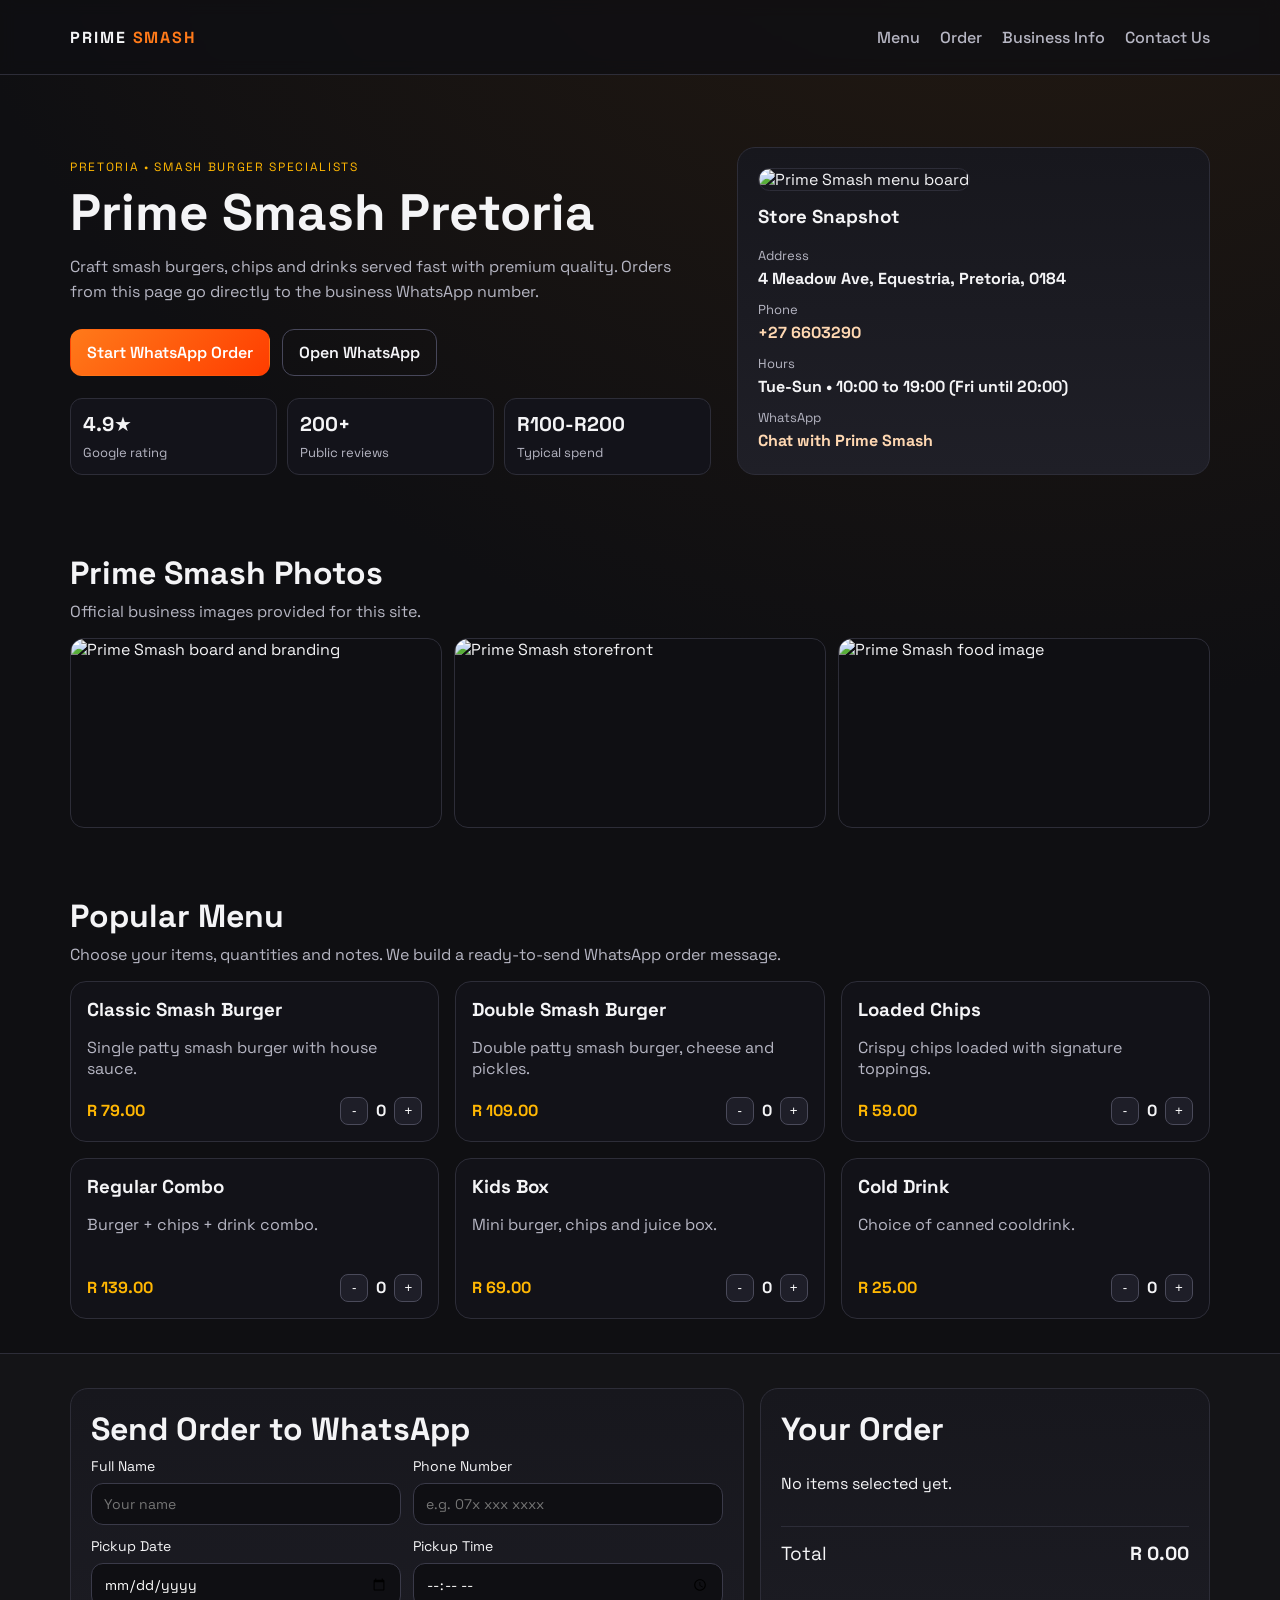
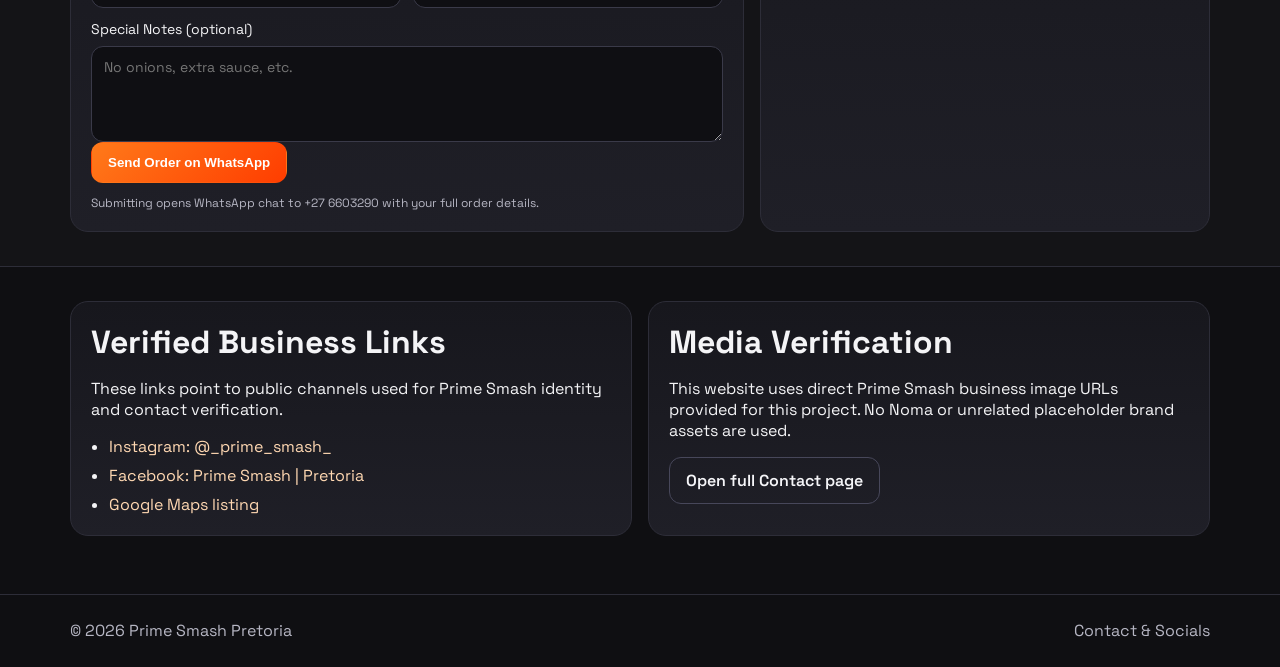
==== primesmashsa.html @ 7c8cd1be "Build Prime Smash site with live WhatsApp ordering" ====
<!doctype html>
<html lang="en">
<head>
  <meta charset="UTF-8" />
  <meta name="viewport" content="width=device-width, initial-scale=1.0" />
  <title>Prime Smash Pretoria | Official Orders</title>
  <meta name="description" content="Prime Smash Pretoria official ordering site with direct WhatsApp ordering, contact details, social links and store information." />
  <link rel="preconnect" href="https://fonts.googleapis.com">
  <link rel="preconnect" href="https://fonts.gstatic.com" crossorigin>
  <link href="https://fonts.googleapis.com/css2?family=Space+Grotesk:wght@400;500;600;700&display=swap" rel="stylesheet">
  <link rel="stylesheet" href="primesmashsa.css" />
</head>
<body>
  <header class="topbar">
    <div class="wrap nav">
      <a class="brand" href="primesmashsa.html">PRIME <span>SMASH</span></a>
      <nav>
        <a href="#menu">Menu</a>
        <a href="#order">Order</a>
        <a href="#info">Business Info</a>
        <a href="contact.html">Contact Us</a>
      </nav>
    </div>
  </header>

  <main>
    <section class="hero">
      <div class="wrap hero-grid">
        <div>
          <p class="kicker">Pretoria • Smash Burger Specialists</p>
          <h1>Prime Smash Pretoria</h1>
          <p class="lead">Craft smash burgers, chips and drinks served fast with premium quality. Orders from this page go directly to the business WhatsApp number.</p>
          <div class="hero-actions">
            <a class="btn btn-solid" href="#order">Start WhatsApp Order</a>
            <a class="btn btn-outline" target="_blank" rel="noreferrer" href="https://wa.me/276603290">Open WhatsApp</a>
          </div>
          <div class="stats">
            <div><strong>4.9★</strong><span>Google rating</span></div>
            <div><strong>200+</strong><span>Public reviews</span></div>
            <div><strong>R100-R200</strong><span>Typical spend</span></div>
          </div>
        </div>
        <aside class="panel">
          <img class="hero-photo" src="https://lh3.googleusercontent.com/gps-cs-s/AHVAweordoS6cmr9d4iJRg7-zD59Sdu6bVfRRJYwfZmc3zTMt1qlimB8dMKHs5xX7JYT-h6H-yBJT--nx4wyAIsbkYlP2AqHtU3SIE69muVpLoBlV7VqYRTIcZKV3kWlQZspUvdqhblKaEwmni4=w289-h312-n-k-no" alt="Prime Smash menu board" />
          <h3>Store Snapshot</h3>
          <ul>
            <li><span>Address</span><strong>4 Meadow Ave, Equestria, Pretoria, 0184</strong></li>
            <li><span>Phone</span><strong><a href="tel:+276603290">+27 6603290</a></strong></li>
            <li><span>Hours</span><strong>Tue-Sun • 10:00 to 19:00 (Fri until 20:00)</strong></li>
            <li><span>WhatsApp</span><strong><a target="_blank" rel="noreferrer" href="https://wa.me/276603290">Chat with Prime Smash</a></strong></li>
          </ul>
        </aside>
      </div>
    </section>

    <section class="section">
      <div class="wrap">
        <h2>Prime Smash Photos</h2>
        <p class="sub">Official business images provided for this site.</p>
        <div class="photo-grid">
          <img src="https://lh3.googleusercontent.com/gps-cs-s/AHVAweordoS6cmr9d4iJRg7-zD59Sdu6bVfRRJYwfZmc3zTMt1qlimB8dMKHs5xX7JYT-h6H-yBJT--nx4wyAIsbkYlP2AqHtU3SIE69muVpLoBlV7VqYRTIcZKV3kWlQZspUvdqhblKaEwmni4=w289-h312-n-k-no" alt="Prime Smash board and branding" />
          <img src="https://lh3.googleusercontent.com/p/AF1QipN_wm7dgH0pNoqXxp_5NvKeJoDVtQg2Zii4C3JK=w289-h156-n-k-no" alt="Prime Smash storefront" />
          <img src="https://lh3.googleusercontent.com/gps-cs-s/AHVAweodOzNGp4CZi__J-mhLKAlKRsggVa3GzVfIcBvIbOsVCsUUngiN6JBX_RWw2UAfUw7DqPLvMJzqzK_SDEZh0kmlYdYyCWnsUfm4bHpRNWCEuKhQkYv5d4DD6Kl6OryeC1VPqn_c82F94gU=w145-h156-n-k-no" alt="Prime Smash food image" />
        </div>
      </div>
    </section>

    <section id="menu" class="section">
      <div class="wrap">
        <h2>Popular Menu</h2>
        <p class="sub">Choose your items, quantities and notes. We build a ready-to-send WhatsApp order message.</p>
        <div class="menu-grid" id="menuGrid"></div>
      </div>
    </section>

    <section id="order" class="section alt">
      <div class="wrap order-layout">
        <form id="orderForm" class="card">
          <h2>Send Order to WhatsApp</h2>
          <div class="form-grid">
            <label>Full Name
              <input required name="name" placeholder="Your name" />
            </label>
            <label>Phone Number
              <input required name="phone" placeholder="e.g. 07x xxx xxxx" />
            </label>
            <label>Pickup Date
              <input required type="date" name="date" />
            </label>
            <label>Pickup Time
              <input required type="time" name="time" />
            </label>
            <label class="full">Special Notes (optional)
              <textarea name="notes" placeholder="No onions, extra sauce, etc."></textarea>
            </label>
          </div>
          <button class="btn btn-solid" type="submit">Send Order on WhatsApp</button>
          <p class="tiny">Submitting opens WhatsApp chat to +27 6603290 with your full order details.</p>
        </form>

        <aside class="card" id="orderSummary">
          <h2>Your Order</h2>
          <div id="summaryItems" class="summary-items"></div>
          <div class="summary-total">
            <span>Total</span>
            <strong id="summaryTotal">R 0.00</strong>
          </div>
        </aside>
      </div>
    </section>

    <section id="info" class="section">
      <div class="wrap two-col">
        <article class="card">
          <h2>Verified Business Links</h2>
          <p>These links point to public channels used for Prime Smash identity and contact verification.</p>
          <ul class="verified-list">
            <li><a target="_blank" rel="noreferrer" href="https://www.instagram.com/_prime_smash_/">Instagram: @_prime_smash_</a></li>
            <li><a target="_blank" rel="noreferrer" href="https://web.facebook.com/PrimeSmashPretoria">Facebook: Prime Smash | Pretoria</a></li>
            <li><a target="_blank" rel="noreferrer" href="https://www.google.com/maps/search/?api=1&query=Prime+Smash+4+Meadow+Ave+Equestria+Pretoria">Google Maps listing</a></li>
          </ul>
        </article>
        <article class="card">
          <h2>Media Verification</h2>
          <p>This website uses direct Prime Smash business image URLs provided for this project. No Noma or unrelated placeholder brand assets are used.</p>
          <a class="btn btn-outline" href="contact.html">Open full Contact page</a>
        </article>
      </div>
    </section>
  </main>

  <footer>
    <div class="wrap footer-row">
      <p>© <span id="year"></span> Prime Smash Pretoria</p>
      <a href="contact.html">Contact & Socials</a>
    </div>
  </footer>

  <script src="primesmashsa.js"></script>
</body>
</html>
---- primesmashsa.css ----
:root {
  --bg: #0f0f12;
  --panel: #17171d;
  --panel-2: #1f1f27;
  --text: #f4f4f6;
  --muted: #b6b6c3;
  --accent: #ff7a1a;
  --accent-2: #ffb703;
  --line: #2d2d38;
}

* { box-sizing: border-box; }
html, body { margin: 0; padding: 0; }
body {
  font-family: 'Space Grotesk', system-ui, sans-serif;
  background: radial-gradient(circle at 80% -20%, #2a1d11 0%, var(--bg) 40%);
  color: var(--text);
}

a { color: inherit; text-decoration: none; }

.wrap {
  width: min(1140px, 92vw);
  margin: 0 auto;
}

.topbar {
  position: sticky;
  top: 0;
  z-index: 20;
  border-bottom: 1px solid var(--line);
  backdrop-filter: blur(8px);
  background: rgba(15, 15, 18, 0.78);
}

.nav {
  display: flex;
  align-items: center;
  justify-content: space-between;
  min-height: 74px;
}

.brand {
  font-weight: 700;
  letter-spacing: 0.12em;
}

.brand span { color: var(--accent); }

nav {
  display: flex;
  gap: 20px;
  align-items: center;
}

nav a {
  color: var(--muted);
  font-weight: 500;
}

nav a:hover,
nav a.active { color: var(--text); }

.hero { padding: 72px 0 44px; }

.hero-grid {
  display: grid;
  gap: 26px;
  grid-template-columns: 1.15fr 0.85fr;
}

.kicker {
  color: var(--accent-2);
  text-transform: uppercase;
  letter-spacing: 0.14em;
  font-size: 12px;
}

h1 {
  margin: 8px 0 12px;
  font-size: clamp(30px, 4vw, 52px);
  line-height: 1.02;
}

.lead {
  color: var(--muted);
  max-width: 62ch;
  line-height: 1.55;
}

.hero-actions {
  margin-top: 24px;
  display: flex;
  gap: 12px;
  flex-wrap: wrap;
}

.btn {
  border: 1px solid transparent;
  border-radius: 12px;
  padding: 12px 16px;
  font-weight: 600;
  display: inline-flex;
  align-items: center;
  justify-content: center;
  cursor: pointer;
}

.btn-solid {
  background: linear-gradient(135deg, var(--accent), #ff3d00);
  color: #fff;
}

.btn-outline {
  border-color: #47475a;
  color: #f5f5f8;
}

.stats {
  margin-top: 22px;
  display: grid;
  grid-template-columns: repeat(3, minmax(0, 1fr));
  gap: 10px;
}

.stats div {
  border: 1px solid var(--line);
  border-radius: 12px;
  padding: 12px;
  background: #13131a;
}

.stats strong {
  display: block;
  font-size: 20px;
  margin-bottom: 4px;
}

.stats span { color: var(--muted); font-size: 13px; }

.panel,
.card {
  background: linear-gradient(180deg, var(--panel) 0%, var(--panel-2) 100%);
  border: 1px solid var(--line);
  border-radius: 18px;
  padding: 20px;
}

.panel h3,
.card h2,
.card h1 { margin-top: 0; }

.panel ul {
  list-style: none;
  margin: 0;
  padding: 0;
  display: grid;
  gap: 12px;
}

.panel li span {
  display: block;
  color: var(--muted);
  font-size: 13px;
  margin-bottom: 4px;
}

.panel a { color: #ffd8b2; }

.hero-photo {
  width: 100%;
  max-height: 240px;
  object-fit: cover;
  border-radius: 12px;
  border: 1px solid var(--line);
  margin-bottom: 14px;
}

.photo-grid {
  display: grid;
  gap: 12px;
  grid-template-columns: repeat(3, minmax(0, 1fr));
}

.photo-grid img {
  width: 100%;
  height: 190px;
  object-fit: cover;
  border-radius: 14px;
  border: 1px solid var(--line);
  background: #0f0f13;
}

.photo-grid.compact {
  grid-template-columns: repeat(2, minmax(0, 1fr));
  margin: 14px 0 8px;
}

.photo-grid.compact img {
  height: 120px;
}

.section { padding: 34px 0; }
.section.alt { background: rgba(255, 255, 255, 0.02); border-top: 1px solid var(--line); border-bottom: 1px solid var(--line); }

h2 { margin: 0 0 8px; font-size: 32px; }
.sub { color: var(--muted); margin-top: 0; }

.menu-grid {
  display: grid;
  gap: 16px;
  grid-template-columns: repeat(3, minmax(0, 1fr));
}

.menu-item {
  border: 1px solid var(--line);
  border-radius: 16px;
  padding: 16px;
  background: #121218;
}

.menu-item h3 { margin: 0 0 6px; }
.menu-item p { color: var(--muted); min-height: 44px; }

.price-row {
  display: flex;
  align-items: center;
  justify-content: space-between;
  margin-top: 10px;
}

.price { font-weight: 700; color: var(--accent-2); }

.qty {
  display: flex;
  gap: 8px;
  align-items: center;
}

.qty button {
  width: 28px;
  height: 28px;
  border: 1px solid #4a4a5a;
  border-radius: 8px;
  background: #1e1e28;
  color: #fff;
  cursor: pointer;
}

.order-layout {
  display: grid;
  grid-template-columns: 1.2fr 0.8fr;
  gap: 16px;
}

.form-grid {
  display: grid;
  gap: 12px;
  grid-template-columns: repeat(2, minmax(0, 1fr));
}

label {
  display: grid;
  gap: 8px;
  font-size: 14px;
}

label.full { grid-column: 1 / -1; }

input, textarea {
  width: 100%;
  background: #0f0f13;
  border: 1px solid #3a3a49;
  border-radius: 12px;
  color: #fff;
  padding: 11px 12px;
  font: inherit;
}

textarea { min-height: 96px; resize: vertical; }

.tiny { color: var(--muted); font-size: 12px; margin-bottom: 0; }

.summary-items {
  display: grid;
  gap: 10px;
  margin-bottom: 16px;
}

.summary-line {
  display: flex;
  justify-content: space-between;
  gap: 8px;
  border-bottom: 1px dashed #3e3e4d;
  padding-bottom: 8px;
}

.summary-total {
  display: flex;
  justify-content: space-between;
  align-items: center;
  font-size: 19px;
  border-top: 1px solid var(--line);
  padding-top: 14px;
}

.two-col {
  display: grid;
  grid-template-columns: 1fr 1fr;
  gap: 16px;
}

.verified-list {
  margin: 0;
  padding-left: 18px;
  display: grid;
  gap: 8px;
}

.verified-list a { color: #ffd8b2; }

.contact-grid {
  display: grid;
  gap: 16px;
  grid-template-columns: 1.2fr 0.8fr;
}

.contact-rows {
  display: grid;
  gap: 10px;
  margin-top: 14px;
}

.row {
  border: 1px solid var(--line);
  border-radius: 12px;
  padding: 10px 12px;
  display: flex;
  justify-content: space-between;
  align-items: center;
  gap: 10px;
}

.row span { color: var(--muted); }

footer {
  border-top: 1px solid var(--line);
  margin-top: 24px;
}

.footer-row {
  min-height: 72px;
  display: flex;
  justify-content: space-between;
  align-items: center;
  color: var(--muted);
}

@media (max-width: 980px) {
  .hero-grid,
  .order-layout,
  .two-col,
  .contact-grid,
  .menu-grid,
  .photo-grid { grid-template-columns: 1fr; }

  nav { gap: 12px; }
  h2 { font-size: 26px; }
}

@media (max-width: 620px) {
  .form-grid { grid-template-columns: 1fr; }
  .stats { grid-template-columns: 1fr; }
}
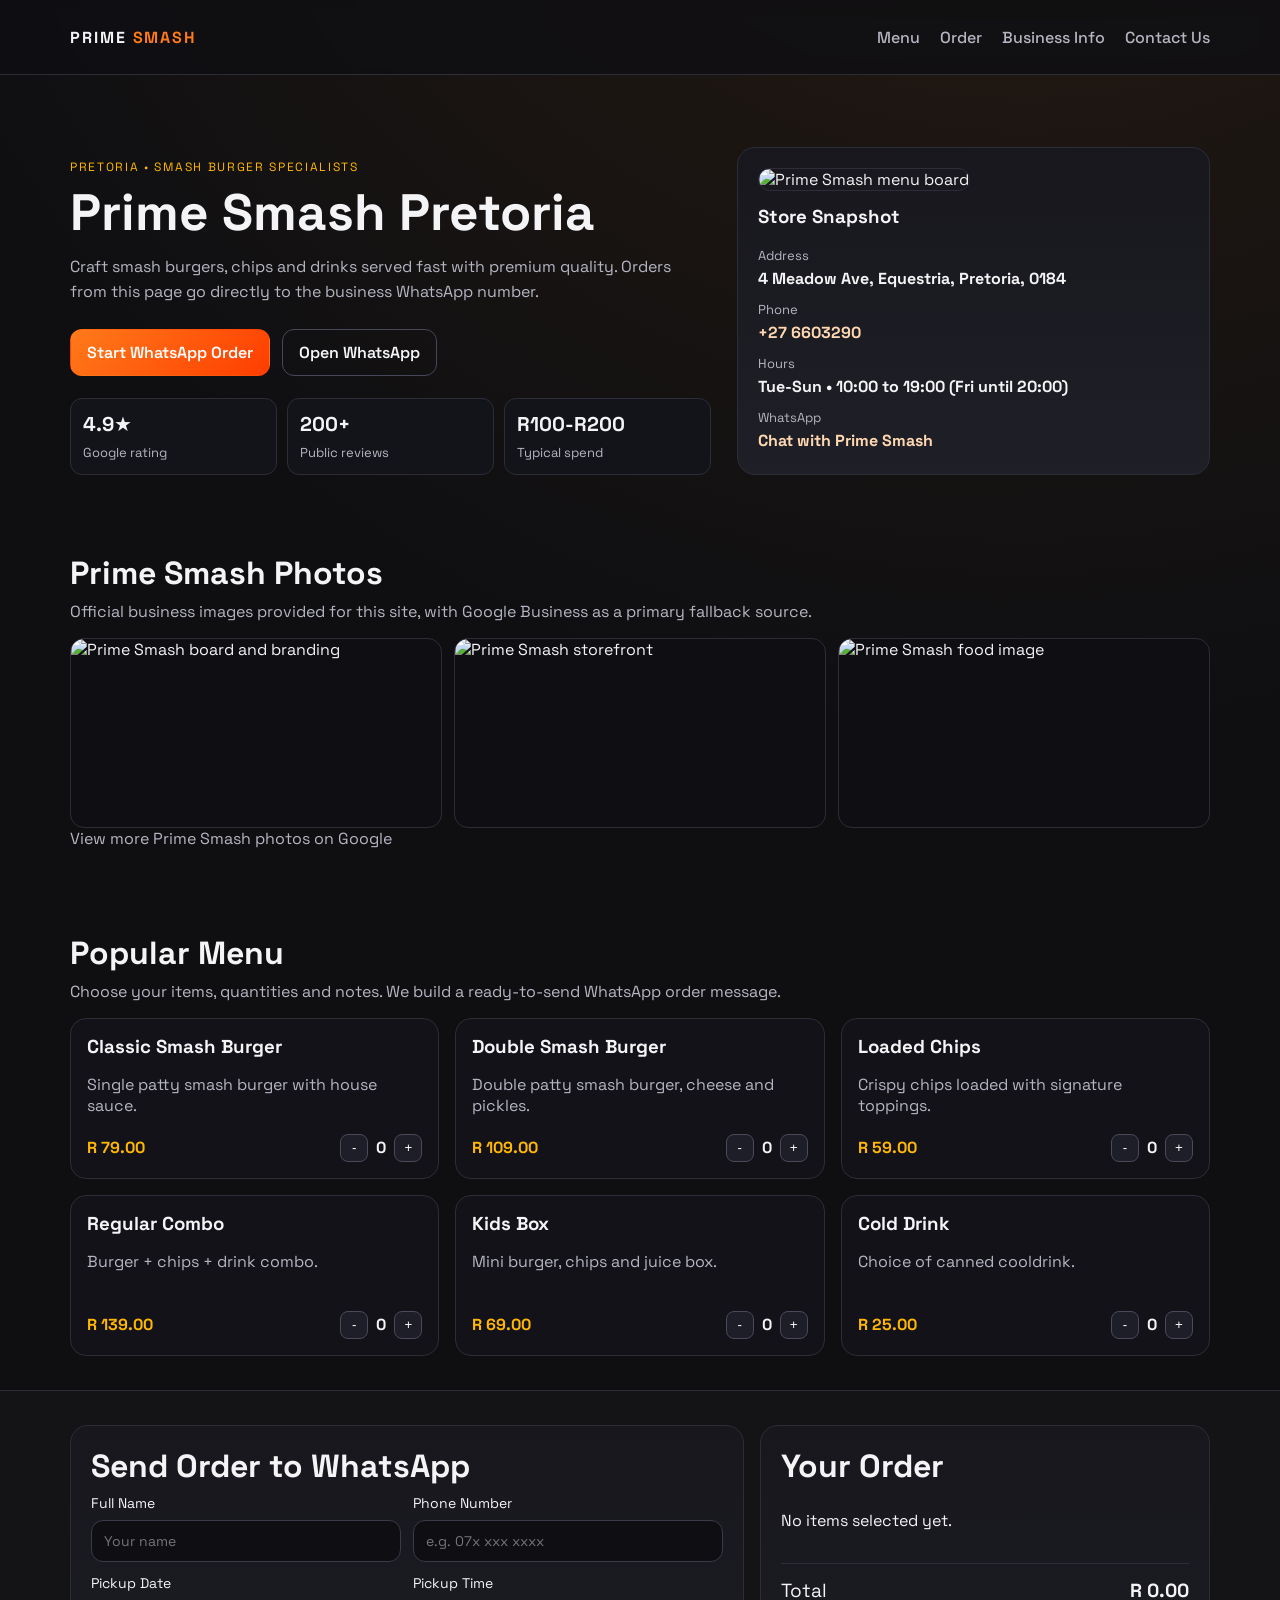
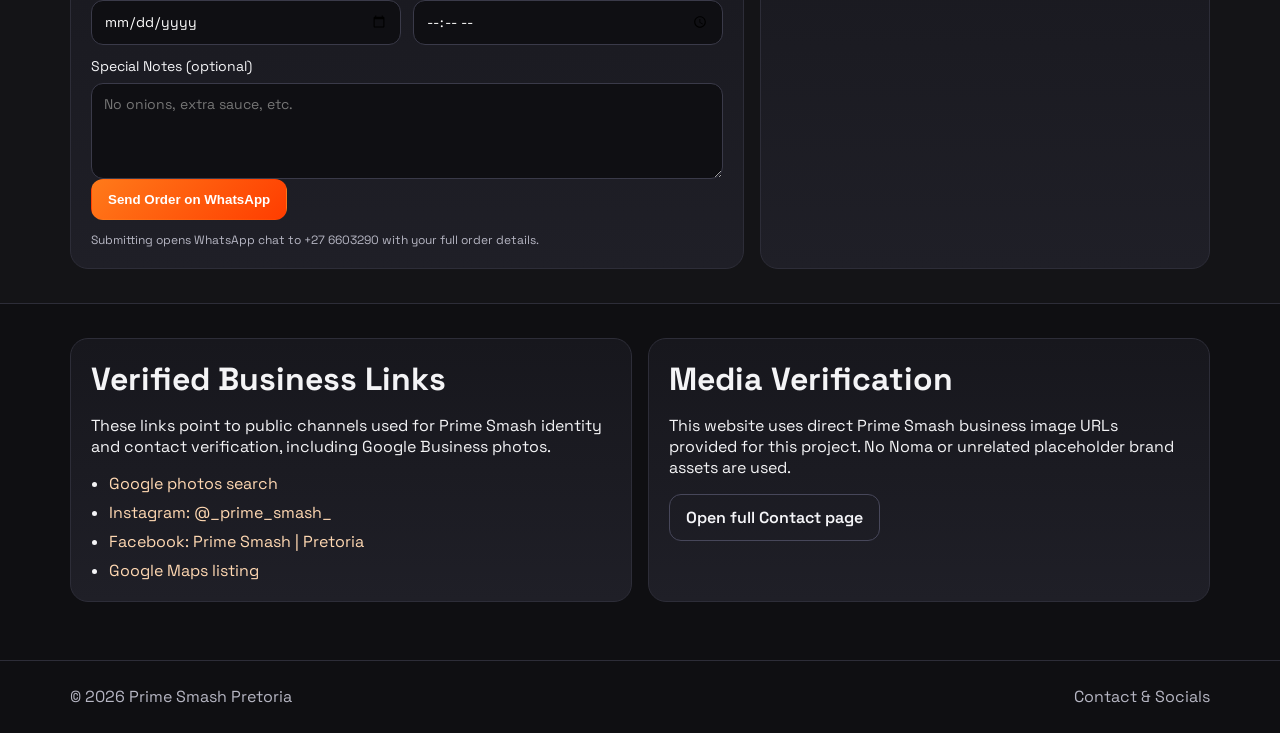
==== commit 13ca034d: "Add Google Business photos fallback links" ====
--- a/primesmashsa.html
+++ b/primesmashsa.html
@@ -56,12 +56,13 @@
     <section class="section">
       <div class="wrap">
         <h2>Prime Smash Photos</h2>
-        <p class="sub">Official business images provided for this site.</p>
+        <p class="sub">Official business images provided for this site, with Google Business as a primary fallback source.</p>
         <div class="photo-grid">
           <img src="https://lh3.googleusercontent.com/gps-cs-s/AHVAweordoS6cmr9d4iJRg7-zD59Sdu6bVfRRJYwfZmc3zTMt1qlimB8dMKHs5xX7JYT-h6H-yBJT--nx4wyAIsbkYlP2AqHtU3SIE69muVpLoBlV7VqYRTIcZKV3kWlQZspUvdqhblKaEwmni4=w289-h312-n-k-no" alt="Prime Smash board and branding" />
           <img src="https://lh3.googleusercontent.com/p/AF1QipN_wm7dgH0pNoqXxp_5NvKeJoDVtQg2Zii4C3JK=w289-h156-n-k-no" alt="Prime Smash storefront" />
           <img src="https://lh3.googleusercontent.com/gps-cs-s/AHVAweodOzNGp4CZi__J-mhLKAlKRsggVa3GzVfIcBvIbOsVCsUUngiN6JBX_RWw2UAfUw7DqPLvMJzqzK_SDEZh0kmlYdYyCWnsUfm4bHpRNWCEuKhQkYv5d4DD6Kl6OryeC1VPqn_c82F94gU=w145-h156-n-k-no" alt="Prime Smash food image" />
         </div>
+        <p class="sub"><a target="_blank" rel="noreferrer" href="https://www.google.com/search?tbm=isch&q=Prime+Smash+Pretoria">View more Prime Smash photos on Google</a></p>
       </div>
     </section>
 
@@ -113,8 +114,9 @@
       <div class="wrap two-col">
         <article class="card">
           <h2>Verified Business Links</h2>
-          <p>These links point to public channels used for Prime Smash identity and contact verification.</p>
+          <p>These links point to public channels used for Prime Smash identity and contact verification, including Google Business photos.</p>
           <ul class="verified-list">
+            <li><a target="_blank" rel="noreferrer" href="https://www.google.com/search?tbm=isch&q=Prime+Smash+Pretoria">Google photos search</a></li>
             <li><a target="_blank" rel="noreferrer" href="https://www.instagram.com/_prime_smash_/">Instagram: @_prime_smash_</a></li>
             <li><a target="_blank" rel="noreferrer" href="https://web.facebook.com/PrimeSmashPretoria">Facebook: Prime Smash | Pretoria</a></li>
             <li><a target="_blank" rel="noreferrer" href="https://www.google.com/maps/search/?api=1&query=Prime+Smash+4+Meadow+Ave+Equestria+Pretoria">Google Maps listing</a></li>
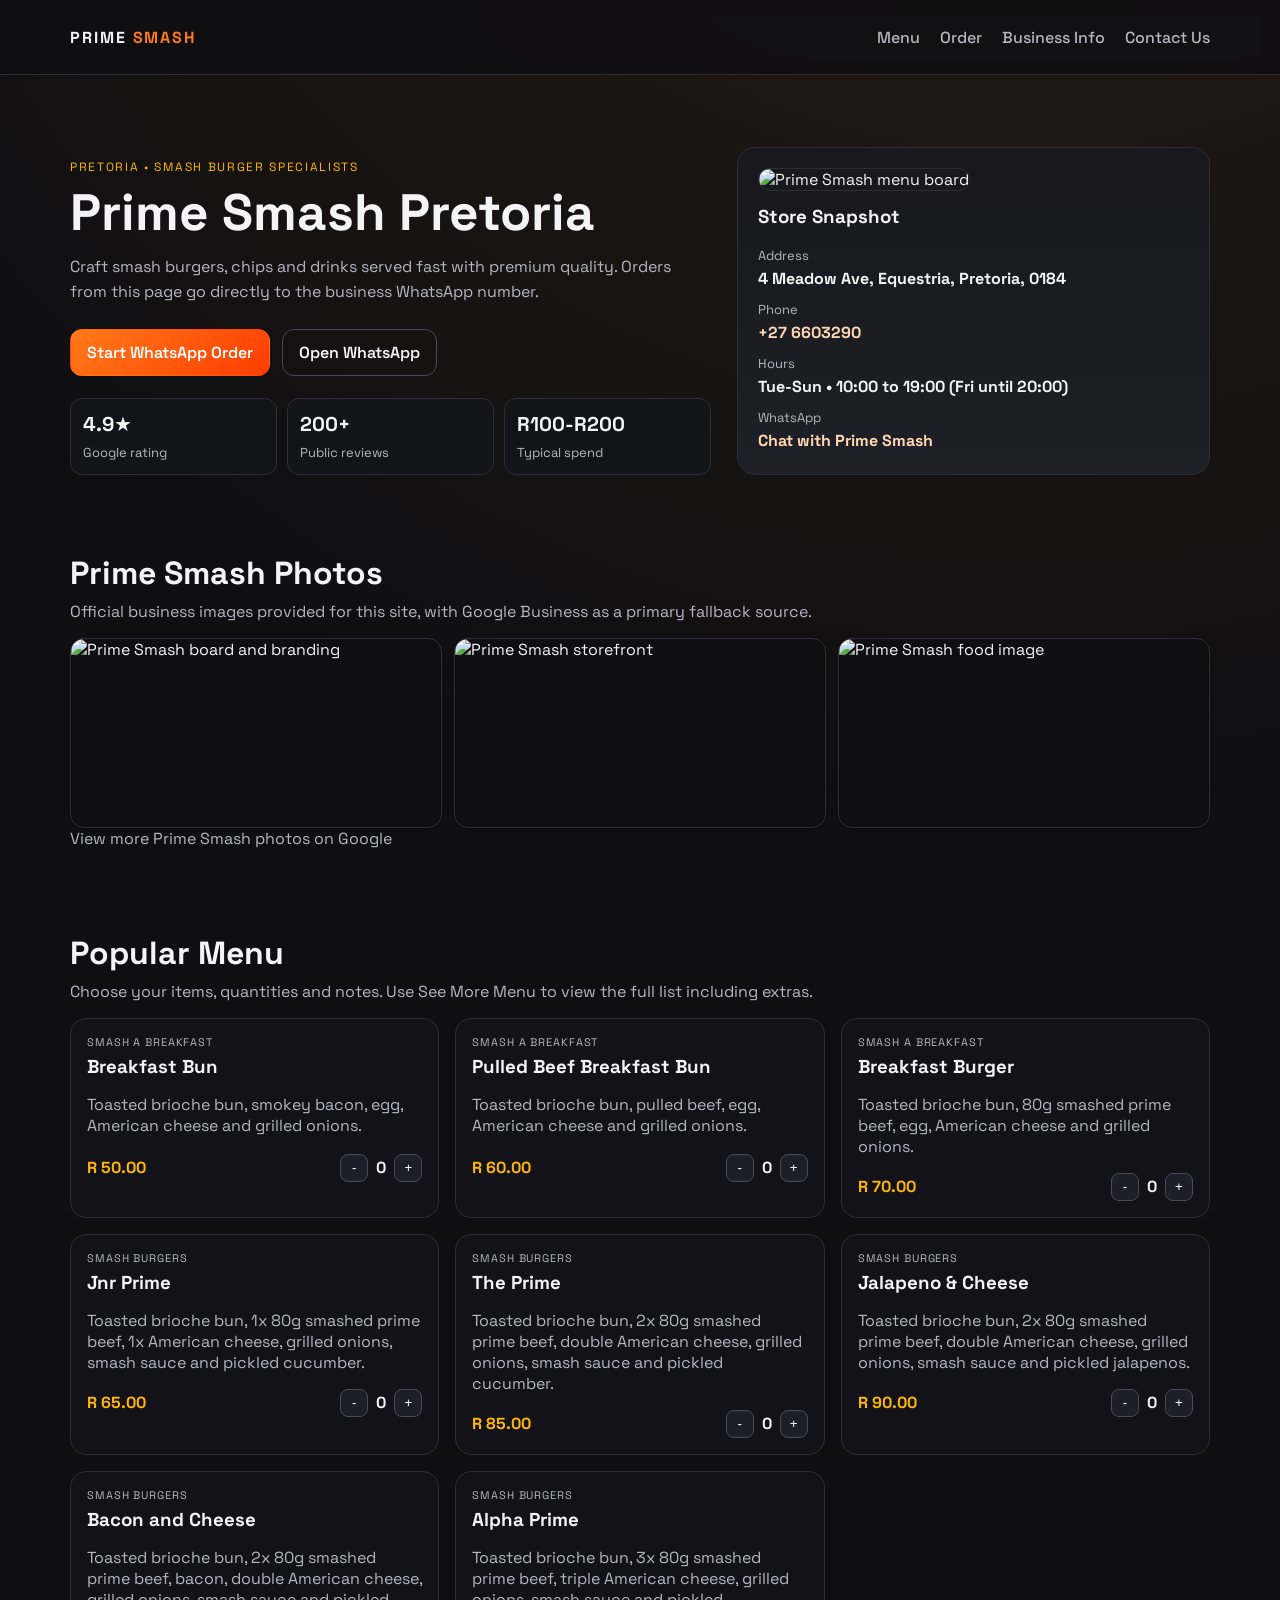
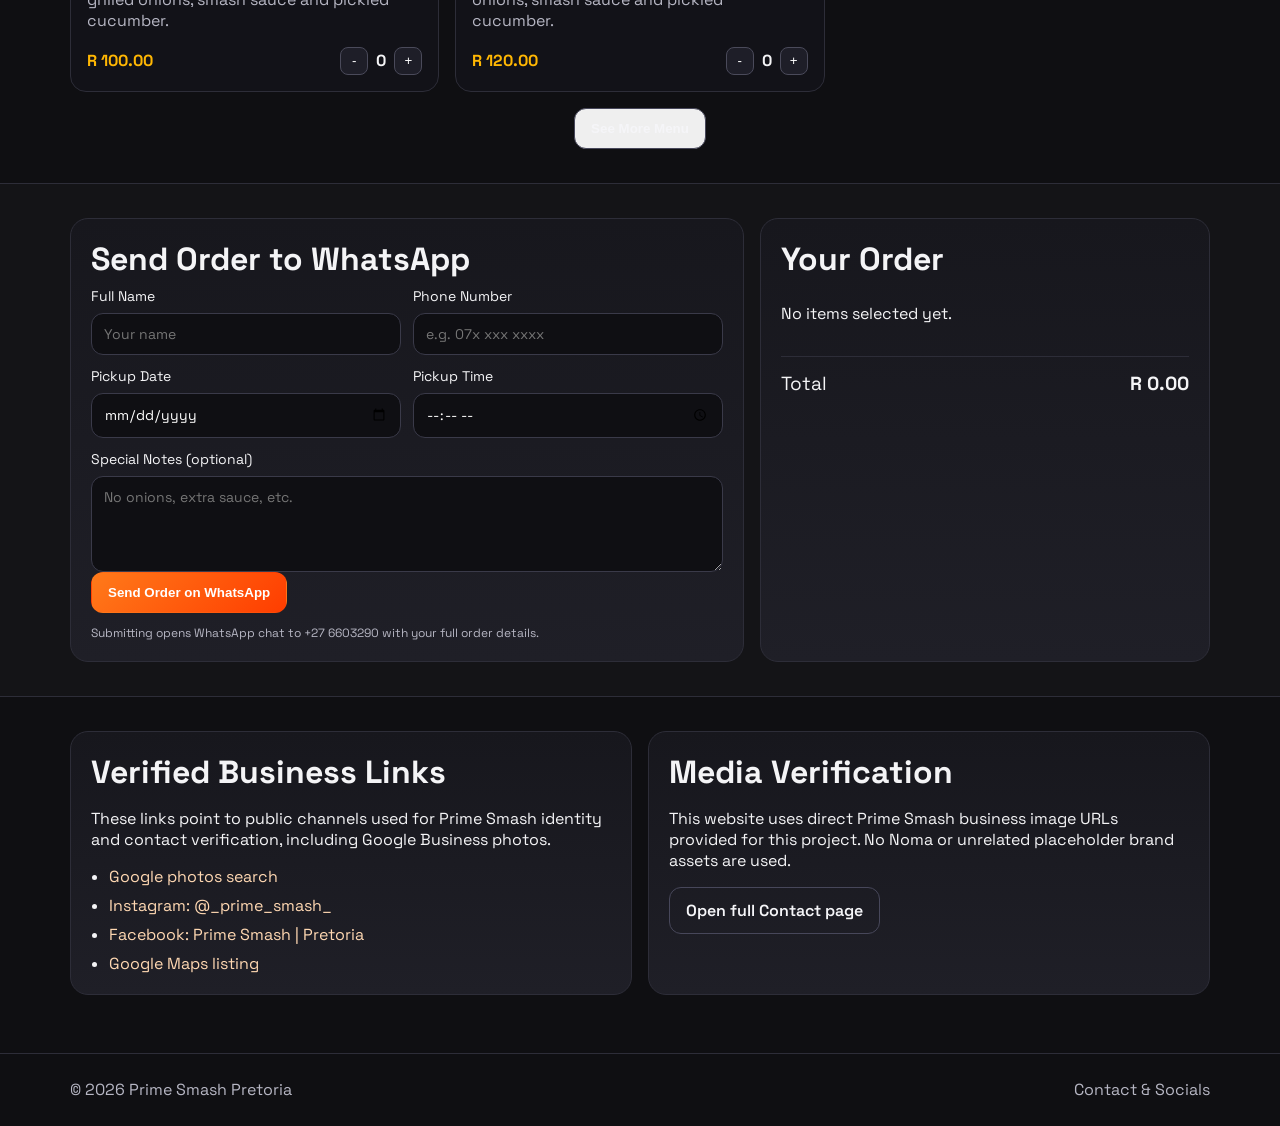
==== commit feb76fe2: "Add full menu with See More toggle and extras" ====
--- a/primesmashsa.html
+++ b/primesmashsa.html
@@ -69,8 +69,11 @@
     <section id="menu" class="section">
       <div class="wrap">
         <h2>Popular Menu</h2>
-        <p class="sub">Choose your items, quantities and notes. We build a ready-to-send WhatsApp order message.</p>
+        <p class="sub">Choose your items, quantities and notes. Use See More Menu to view the full list including extras.</p>
         <div class="menu-grid" id="menuGrid"></div>
+        <div class="menu-actions">
+          <button id="menuToggleBtn" class="btn btn-outline" type="button">See More Menu</button>
+        </div>
       </div>
     </section>
 
--- a/primesmashsa.css
+++ b/primesmashsa.css
@@ -219,6 +219,30 @@
   background: #121218;
 }
 
+.menu-meta {
+  display: flex;
+  align-items: center;
+  justify-content: space-between;
+  gap: 8px;
+  margin-bottom: 6px;
+}
+
+.menu-category {
+  font-size: 11px;
+  letter-spacing: 0.08em;
+  text-transform: uppercase;
+  color: var(--muted);
+}
+
+.menu-addon {
+  font-size: 11px;
+  color: #1a1a1a;
+  background: var(--accent-2);
+  border-radius: 999px;
+  padding: 3px 8px;
+  font-weight: 700;
+}
+
 .menu-item h3 { margin: 0 0 6px; }
 .menu-item p { color: var(--muted); min-height: 44px; }
 
@@ -304,6 +328,12 @@
   padding-top: 14px;
 }
 
+.menu-actions {
+  margin-top: 16px;
+  display: flex;
+  justify-content: center;
+}
+
 .two-col {
   display: grid;
   grid-template-columns: 1fr 1fr;
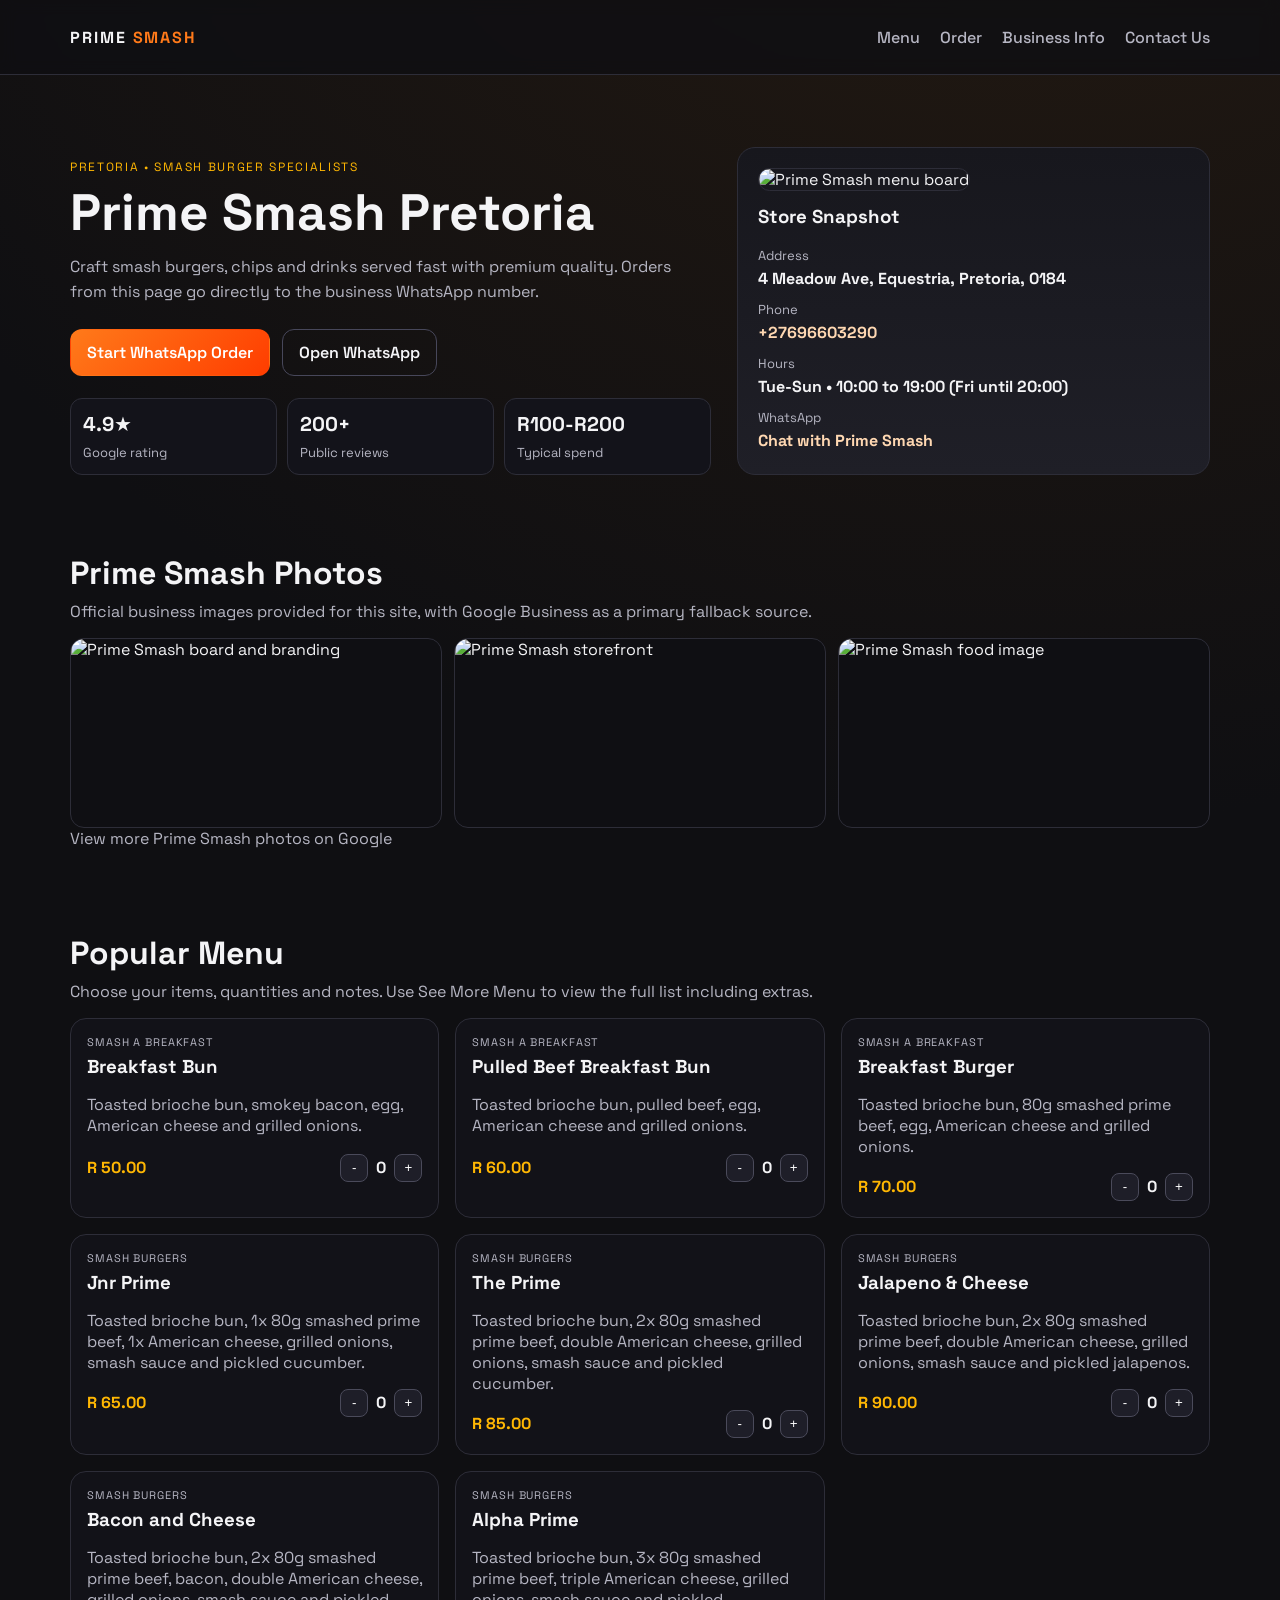
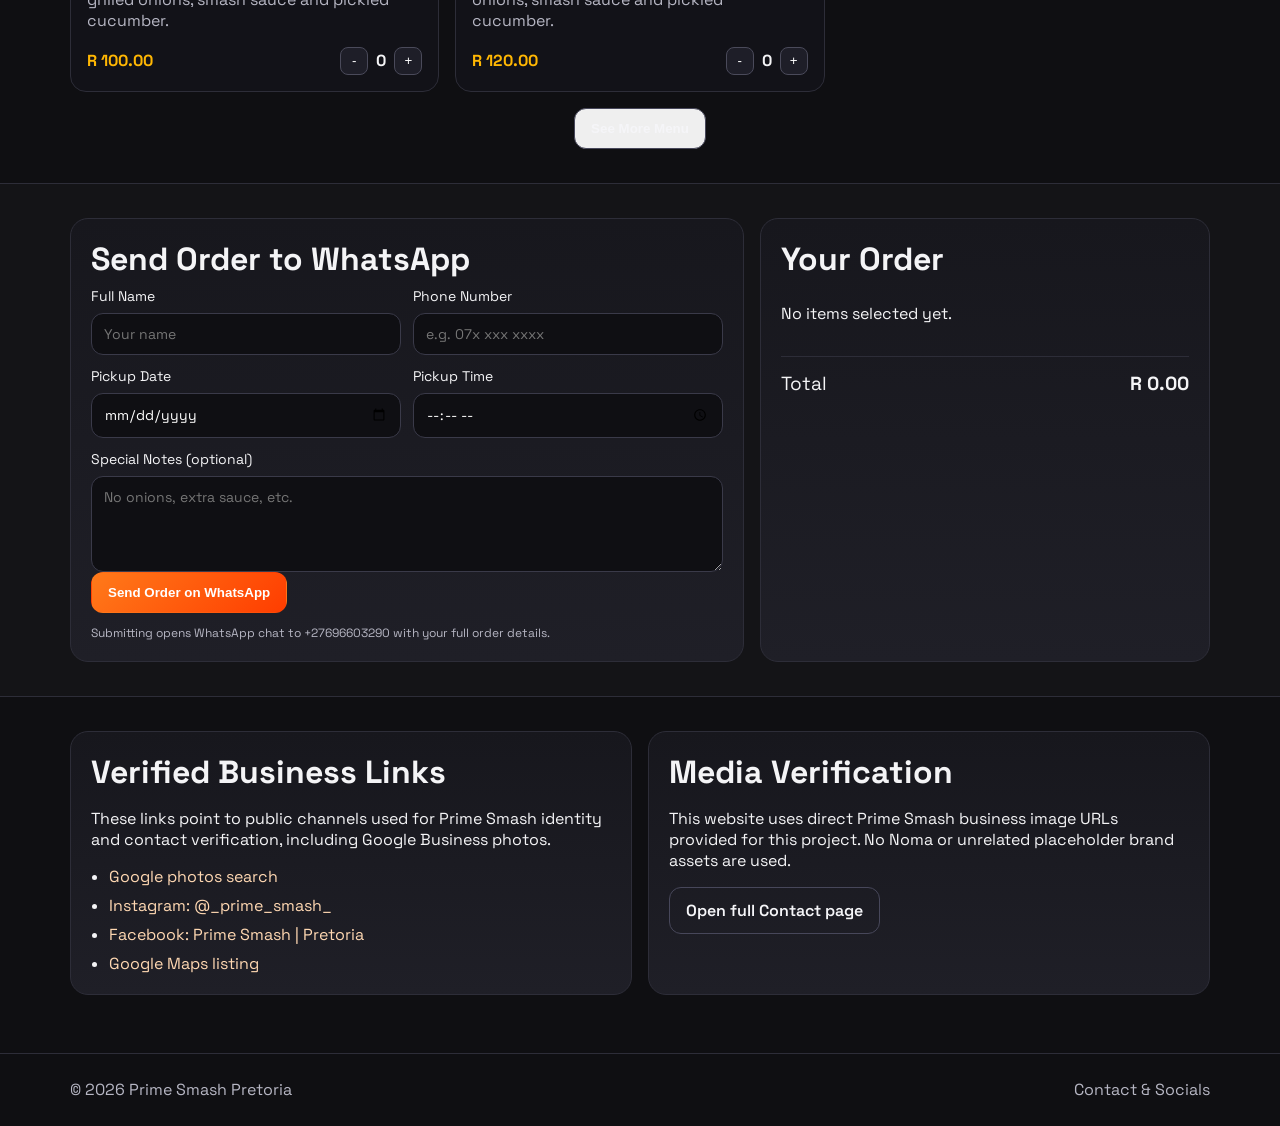
==== commit 20ae876c: "Update WhatsApp contact number in primesmashsa.html" ====
--- a/primesmashsa.html
+++ b/primesmashsa.html
@@ -32,7 +32,7 @@
           <p class="lead">Craft smash burgers, chips and drinks served fast with premium quality. Orders from this page go directly to the business WhatsApp number.</p>
           <div class="hero-actions">
             <a class="btn btn-solid" href="#order">Start WhatsApp Order</a>
-            <a class="btn btn-outline" target="_blank" rel="noreferrer" href="https://wa.me/276603290">Open WhatsApp</a>
+            <a class="btn btn-outline" target="_blank" rel="noreferrer" href="https://wa.me/27696603290">Open WhatsApp</a>
           </div>
           <div class="stats">
             <div><strong>4.9★</strong><span>Google rating</span></div>
@@ -45,9 +45,9 @@
           <h3>Store Snapshot</h3>
           <ul>
             <li><span>Address</span><strong>4 Meadow Ave, Equestria, Pretoria, 0184</strong></li>
-            <li><span>Phone</span><strong><a href="tel:+276603290">+27 6603290</a></strong></li>
+            <li><span>Phone</span><strong><a href="tel:+27696603290">+27696603290</a></strong></li>
             <li><span>Hours</span><strong>Tue-Sun • 10:00 to 19:00 (Fri until 20:00)</strong></li>
-            <li><span>WhatsApp</span><strong><a target="_blank" rel="noreferrer" href="https://wa.me/276603290">Chat with Prime Smash</a></strong></li>
+            <li><span>WhatsApp</span><strong><a target="_blank" rel="noreferrer" href="https://wa.me/27696603290">Chat with Prime Smash</a></strong></li>
           </ul>
         </aside>
       </div>
@@ -99,7 +99,7 @@
             </label>
           </div>
           <button class="btn btn-solid" type="submit">Send Order on WhatsApp</button>
-          <p class="tiny">Submitting opens WhatsApp chat to +27 6603290 with your full order details.</p>
+          <p class="tiny">Submitting opens WhatsApp chat to +27696603290 with your full order details.</p>
         </form>
 
         <aside class="card" id="orderSummary">
